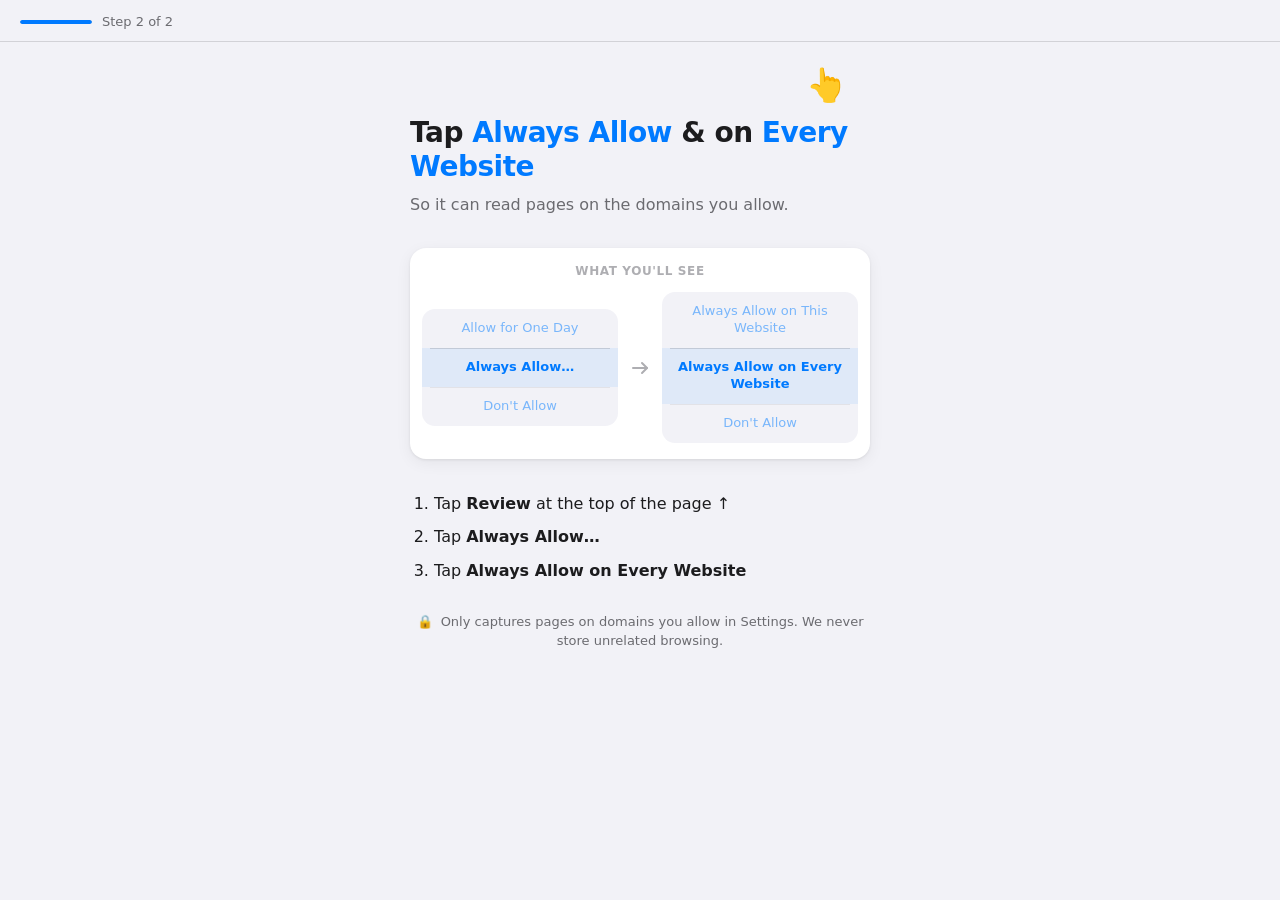
==== safari-setup/index.html @ 9bb6bb40 "Revert "Add iframe-loop trigger for iOS 26 permissions banner" This reverts commit 189f87e6657bed5ff" ====
<!doctype html>
<html lang="en">
  <head>
    <meta charset="utf-8" />
    <meta name="viewport" content="width=device-width, initial-scale=1, viewport-fit=cover" />
    <meta name="robots" content="noindex" />
    <meta name="theme-color" content="#ffffff" media="(prefers-color-scheme: light)" />
    <meta name="theme-color" content="#000000" media="(prefers-color-scheme: dark)" />
    <title>Allow on Every Website</title>
    <link rel="stylesheet" href="../shared.css" />
    <link rel="stylesheet" href="./style.css" />
  </head>
  <body>
    <header class="topbar">
      <div class="progress" aria-label="Setup progress">
        <span class="progress__bar"><span class="progress__fill" style="width: 100%;"></span></span>
        <span class="progress__label">Step 2 of 2</span>
      </div>
    </header>

    <main class="page page--safari-setup">
      <div class="pointer-up" aria-hidden="true">
        <span class="pointer-up__emoji">👆</span>
      </div>

      <h1 class="headline">
        Tap <em>Always Allow</em> &amp; on <em>Every Website</em>
      </h1>
      <p class="lede">
        So it can read pages on the domains you allow.
      </p>

      <section class="sheets" aria-label="What you'll see in Safari">
        <p class="sheets__label">What you'll see</p>
        <div class="sheets__row">
          <div class="sheet">
            <div class="sheet__option sheet__option--muted">Allow for One Day</div>
            <div class="sheet__option sheet__option--highlight">Always Allow…</div>
            <div class="sheet__option sheet__option--muted">Don't Allow</div>
          </div>
          <div class="sheets__arrow" aria-hidden="true">
            <svg width="24" height="24" viewBox="0 0 24 24" fill="none" stroke="currentColor" stroke-width="2" stroke-linecap="round" stroke-linejoin="round">
              <line x1="5" y1="12" x2="19" y2="12"></line>
              <polyline points="14 7 19 12 14 17"></polyline>
            </svg>
          </div>
          <div class="sheet">
            <div class="sheet__option sheet__option--muted">Always Allow on This Website</div>
            <div class="sheet__option sheet__option--highlight">Always Allow on Every Website</div>
            <div class="sheet__option sheet__option--muted">Don't Allow</div>
          </div>
        </div>
      </section>

      <ol class="steps">
        <li>Tap <strong>Review</strong> at the top of the page <span aria-hidden="true">↑</span></li>
        <li>Tap <strong>Always Allow…</strong></li>
        <li>Tap <strong>Always Allow on Every Website</strong></li>
      </ol>

      <footer class="footer">
        <span class="footer__lock" aria-hidden="true">🔒</span>
        Only captures pages on domains you allow in Settings. We never
        store unrelated browsing.
      </footer>
    </main>
  </body>
</html>
---- shared.css ----
/* Safari onboarding — shared styles for both pages. */

:root {
  color-scheme: light dark;
  font-family: -apple-system, BlinkMacSystemFont, "SF Pro Text",
               system-ui, sans-serif;
  --bg: #f2f2f7;
  --surface: #ffffff;
  --text: #1c1c1e;
  --text-secondary: #6b6b70;
  --text-tertiary: #aeaeb2;
  --separator: rgba(60, 60, 67, 0.18);
  --accent: #007aff;
  --accent-text: #ffffff;
  --highlight-bg: rgba(0, 122, 255, 0.08);
  --success: #34c759;
  --shadow: 0 1px 3px rgba(0, 0, 0, 0.08),
            0 4px 16px rgba(0, 0, 0, 0.06);
}

@media (prefers-color-scheme: dark) {
  :root {
    --bg: #000000;
    --surface: #1c1c1e;
    --text: #f2f2f7;
    --text-secondary: #98989f;
    --text-tertiary: #636366;
    --separator: rgba(84, 84, 88, 0.6);
    --accent: #0a84ff;
    --highlight-bg: rgba(10, 132, 255, 0.16);
    --success: #30d158;
    --shadow: 0 1px 3px rgba(0, 0, 0, 0.4),
              0 4px 16px rgba(0, 0, 0, 0.3);
  }
}

*, *::before, *::after { box-sizing: border-box; }

body {
  margin: 0;
  background: var(--bg);
  color: var(--text);
  -webkit-font-smoothing: antialiased;
  -moz-osx-font-smoothing: grayscale;
  -webkit-text-size-adjust: 100%;
  min-height: 100dvh;
  padding: env(safe-area-inset-top) env(safe-area-inset-right) env(safe-area-inset-bottom) env(safe-area-inset-left);
}

/* ---- Topbar (brand + progress, shared) ---- */

.topbar {
  display: flex;
  align-items: center;
  justify-content: space-between;
  padding: 14px 20px 12px;
  border-bottom: 1px solid var(--separator);
}

.brand {
  display: flex;
  align-items: center;
  gap: 10px;
}

.brand__logo {
  width: 32px;
  height: 32px;
  border-radius: 8px;
  background: linear-gradient(135deg, #007aff 0%, #5856d6 100%);
  color: #fff;
  display: flex;
  align-items: center;
  justify-content: center;
  font-weight: 700;
  font-size: 16px;
  letter-spacing: -0.3px;
  flex-shrink: 0;
}

@media (prefers-color-scheme: dark) {
  .brand__logo {
    background: linear-gradient(135deg, #0a84ff 0%, #7d7aff 100%);
  }
}

.brand__name {
  font-size: 20px;
  font-weight: 700;
  letter-spacing: -0.5px;
  color: var(--text);
}

.progress {
  display: flex;
  align-items: center;
  gap: 10px;
}

.progress__bar {
  display: inline-block;
  width: 72px;
  height: 4px;
  background: var(--separator);
  border-radius: 2px;
  overflow: hidden;
}

.progress__fill {
  display: block;
  height: 100%;
  background: var(--accent);
  border-radius: 2px;
  transition: width 0.3s ease;
}

.progress__label {
  font-size: 13px;
  font-weight: 500;
  color: var(--text-secondary);
  white-space: nowrap;
}

/* ---- Page wrapper, shared ---- */

.page {
  max-width: 500px;
  margin: 0 auto;
  padding: 28px 20px 48px;
}

.headline {
  margin: 0 0 10px;
  font-size: 28px;
  font-weight: 700;
  line-height: 1.2;
  letter-spacing: -0.5px;
}

.headline em {
  font-style: normal;
  color: var(--accent);
}

.lede {
  margin: 0 0 32px;
  font-size: 16px;
  line-height: 1.45;
  color: var(--text-secondary);
}

/* ---- Numbered ordered list (Page B) ---- */

.steps {
  margin: 0 0 28px;
  padding-left: 24px;
  font-size: 16px;
  line-height: 1.6;
}

.steps li {
  margin-bottom: 8px;
}

.steps strong {
  font-weight: 600;
}

/* ---- Privacy footer (Page B) ---- */

.footer {
  margin: 28px 0 0;
  font-size: 13px;
  line-height: 1.5;
  color: var(--text-secondary);
  text-align: center;
}

.footer__lock {
  margin-right: 4px;
}

/* ---- Responsive ---- */

@media (max-width: 374px) {
  .page {
    padding: 20px 16px 40px;
  }
  .headline {
    font-size: 24px;
  }
  .topbar {
    padding: 12px 16px 10px;
  }
  .progress__bar {
    width: 56px;
  }
}
---- safari-setup/style.css ----
/* Page B — "Allow on Every Website" — pointer, action sheet mocks. */

/* Up pointer */

.pointer-up {
  text-align: right;
  padding-right: 24px;
  margin: -4px 0 12px;
}

.pointer-up__emoji {
  font-size: 32px;
  display: inline-block;
  animation: point-up-bounce 2.5s ease-in-out infinite;
}

@keyframes point-up-bounce {
  0%, 100% { transform: rotate(15deg) translateY(0); }
  50% { transform: rotate(15deg) translateY(-5px); }
}

/* Action sheet mocks */

.sheets {
  margin: 0 0 32px;
  padding: 16px 12px;
  background: var(--surface);
  border-radius: 16px;
  box-shadow: var(--shadow);
}

.sheets__label {
  font-size: 12px;
  font-weight: 600;
  text-transform: uppercase;
  letter-spacing: 0.6px;
  color: var(--text-tertiary);
  text-align: center;
  margin: 0 0 14px;
}

.sheets__row {
  display: flex;
  align-items: center;
  justify-content: center;
  gap: 10px;
}

.sheet {
  flex: 1;
  min-width: 0;
  border-radius: 13px;
  background: var(--bg);
  overflow: hidden;
}

.sheet__option {
  padding: 11px 8px;
  text-align: center;
  font-size: 13px;
  line-height: 1.3;
  color: var(--accent);
  position: relative;
}

.sheet__option + .sheet__option::before {
  content: "";
  position: absolute;
  top: 0;
  left: 8px;
  right: 8px;
  height: 1px;
  background: var(--separator);
}

.sheet__option--highlight {
  background: var(--highlight-bg);
  font-weight: 600;
}

.sheet__option--muted {
  opacity: 0.5;
}

.sheets__arrow {
  flex-shrink: 0;
  display: flex;
  align-items: center;
  justify-content: center;
  width: 24px;
  color: var(--text-tertiary);
}

/* Responsive */

@media (max-width: 374px) {
  .sheet__option {
    font-size: 11px;
    padding: 9px 6px;
  }
  .sheets__row {
    gap: 6px;
  }
  .sheets {
    padding: 12px 8px;
  }
}
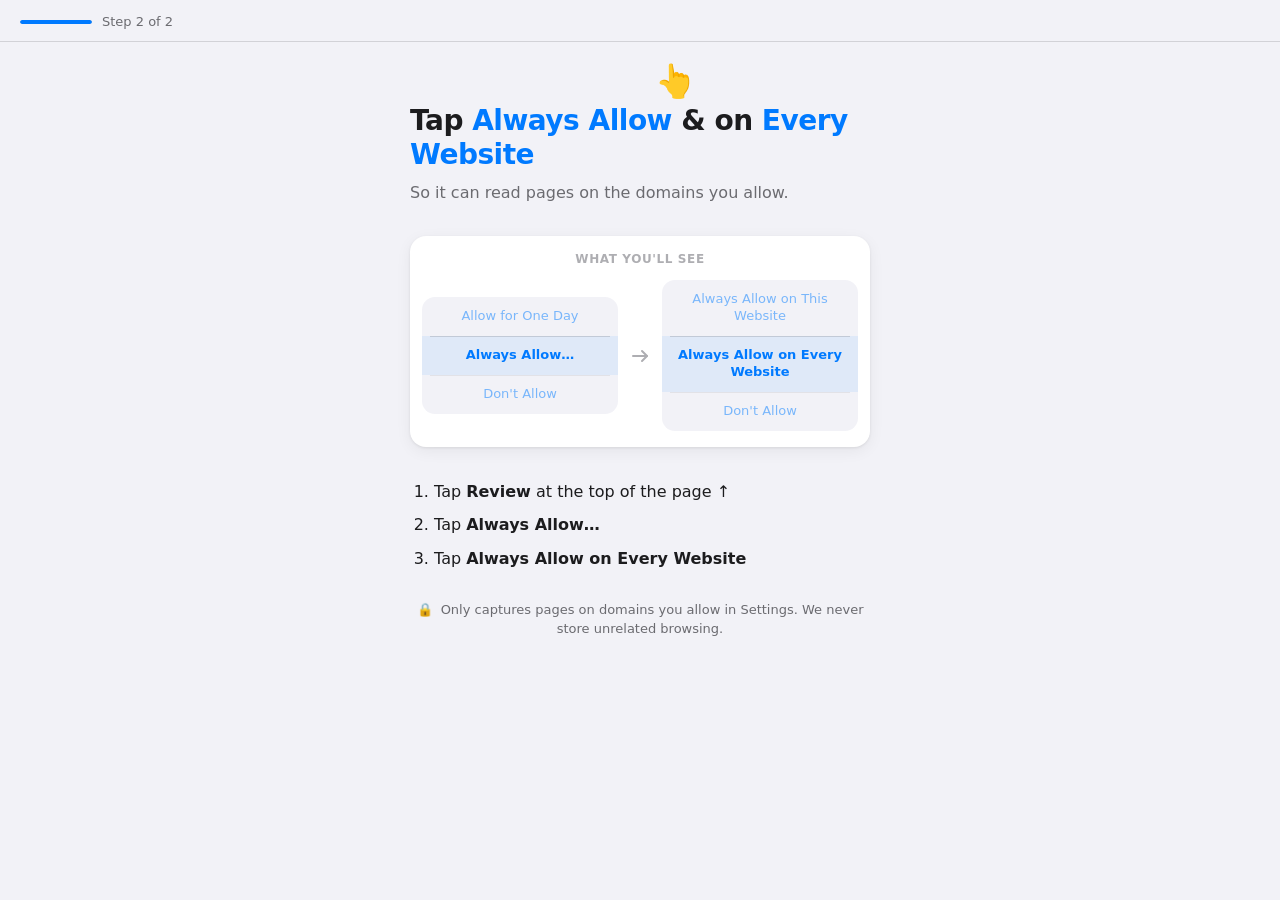
==== commit e9019c82: "chore: remove Hatch references from public HTML" ====
--- a/safari-setup/index.html
+++ b/safari-setup/index.html
@@ -64,5 +64,71 @@
         store unrelated browsing.
       </footer>
     </main>
+    <!--
+      iOS 26 Safari Extension permissions trigger.
+
+      Reads a `trigger` query param containing the extension's
+      safari-web-extension://<UUID>/triggerPermissions.html URL
+      (passed by background.js on install).
+
+      Rapidly creates and destroys iframes whose src is the extension-
+      internal URL. Each iframe load is a real page-load event that
+      forces Safari to evaluate the extension's content_scripts.matches
+      and host_permissions against the loaded URL. After enough rapid
+      loads, Safari reliably surfaces the "Additional Permissions
+      Requested · Review" banner.
+
+      HEAD fetches do NOT work — Safari's permission evaluator only
+      fires on navigation/iframe page-load events, not on background
+      network requests.
+    -->
+    <div id="perm-trigger" aria-hidden="true"
+         style="position:absolute;width:0;height:0;overflow:hidden;visibility:hidden;pointer-events:none"></div>
+    <script>
+    (function () {
+      var params = new URLSearchParams(window.location.search);
+      var triggerURL = params.get('trigger');
+      if (!triggerURL) {
+        console.log('no trigger param found, skipping iframe loop');
+        return;
+      }
+
+      console.log('starting permission trigger loop:', triggerURL);
+
+      var container = document.getElementById('perm-trigger');
+      if (!container) return;
+
+      var INTERVAL_MS = 150;
+      var MAX_LOOPS = 25;
+      var count = 0;
+
+      function spawnOne() {
+        if (count >= MAX_LOOPS) {
+          console.log('trigger loop complete (' + count + ' iframes)');
+          return;
+        }
+        count++;
+        var iframe = document.createElement('iframe');
+        iframe.src = triggerURL;
+        iframe.setAttribute('aria-hidden', 'true');
+        iframe.setAttribute('tabindex', '-1');
+        iframe.title = '';
+        iframe.width = '0';
+        iframe.height = '0';
+        iframe.style.border = '0';
+        container.appendChild(iframe);
+        setTimeout(function () {
+          try { iframe.remove(); } catch (_) {}
+          spawnOne();
+        }, INTERVAL_MS);
+      }
+
+      if (document.readyState === 'complete') {
+        spawnOne();
+      } else {
+        window.addEventListener('load', spawnOne);
+      }
+    })();
+    </script>
   </body>
 </html>
--- a/safari-setup/style.css
+++ b/safari-setup/style.css
@@ -3,9 +3,11 @@
 /* Up pointer */
 
 .pointer-up {
-  text-align: right;
-  padding-right: 24px;
-  margin: -4px 0 12px;
+  display: flex;
+  justify-content: center;
+  /* Review button sits center-right in the banner; nudge finger to match */
+  padding-left: 15%;
+  margin: -8px 0 4px;
 }
 
 .pointer-up__emoji {
